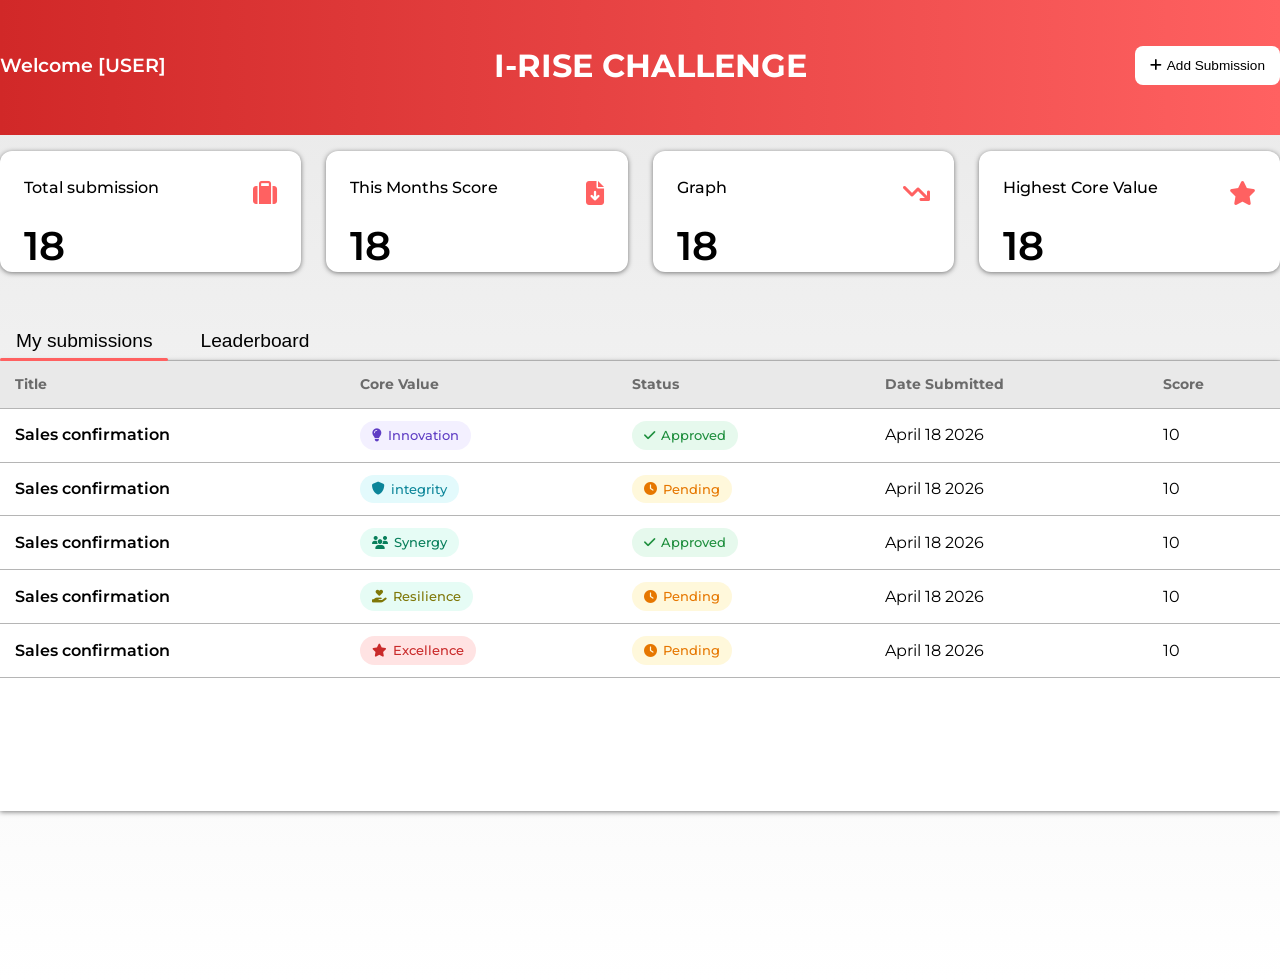
==== Index.html @ 356c1f97 "first commit" ====
<!DOCTYPE html>
<html lang="en">
  <head>
    <meta charset="UTF-8" />
    <meta name="viewport" content="width=device-width, initial-scale=1.0" />
    <meta http-equiv="X-UA-Compatible" content="ie=edge" />
    <title>JS For Beginners</title>
    <link rel="stylesheet" href="index.css">
    <link
      rel="stylesheet"
      href="https://cdnjs.cloudflare.com/ajax/libs/font-awesome/6.4.0/css/all.min.css"
    />
  </head>
  <body>
    <div class="container">
        <header class="header">
            <p>Welcome [USER]</p>
            <h1>I-RISE CHALLENGE</h1>
            <button class="addBtn"><i class="fa-solid fa-plus"></i>Add Submission</button>

        </header>

        <div class="cardContainer">
            <div class="metricCard">
                <div class="card-title">
                    <p>Total submission</p>
                    <div class="imgPLC"><i class="fa-solid fa-suitcase"></i></div>
                </div>
                <div class="Value">
                <h2>18</h2>
                </div>
            </div>
            <div class="metricCard">
                <div class="card-title">
                    <p>This Months Score</p>
                    <div class="imgPLC"><i class="fa-solid fa-file-arrow-down"></i></div>
                </div>
                <h2>18</h2>
            </div>
           <div class="metricCard">
                <div class="card-title">
                    <p>Graph</p>
                    <div class="imgPLC"><i class="fa-solid fa-arrow-trend-down"></i></div>
                </div>
                
                <h2>18</h2>
            </div>
            <div class="metricCard">
                <div class="card-title">
                    <p>Highest Core Value</p>
                    <div class="imgPLC"><i class="fa-solid fa-star"></i></div>
                </div>
                <h2>18</h2>
            </div>
        </div>


        <div class="tabs">
                <button class="tab-button active">My submissions</button>
                <button class="tab-button">Leaderboard</button>
            </div>

        <div class="table-container">
        <table class="SubmissionTable">
                 
                <thead class="theader">
                    <tr>
                        <th>Title</th>
                        <th>Core Value</th>
                        <th>Status</th>
                        <th>Date Submitted</th>
                        <th>Score</th>
                    </tr>
                </thead>
                <tr class="content-row">
                    <td id="Title">Sales confirmation</td>
                    <td id="coreVal">
                        <span class="core" data-core="innovation">
                            <i class="fa-solid fa-lightbulb"></i>Innovation
                        </span>
                    </td>
                    <td>
                        <span class="status" data-status="approved">
                        <i class="fa-solid fa-check"></i>Approved
                        </span>
                    </td>
                    <td id="date">April 18 2026</td>
                    <td id="score">10</td>

                </tr> 
                <tr class="content-row">
                    <td id="Title">Sales confirmation</td>
                    <td id="coreVal">
                        <span class="core" data-core="integrity">
                        <i class="fa-solid fa-shield"></i>integrity
                        </span>

                    </td>
                    <td id="status">
                        <span class="status" data-status="Pending">
                        <i class="fa-solid fa-clock"></i>Pending
                        </span>
                        
                    </td>
                    <td id="date">April 18 2026</td>
                    <td id="score">10</td>

                </tr> 

                <tr class="content-row">
                    <td id="Title">Sales confirmation</td>
                    <td id="coreVal">
                        <span class="core" data-core="Synergy">
                            <i class="fa-solid fa-users"></i>Synergy
                        </span>
                    </td>
                    <td id="status">
                        <span class="status" data-status="approved">
                        <i class="fa-solid fa-check"></i>Approved
                        </span>
                        
                    </td>
                    <td id="date">April 18 2026</td>
                    <td id="score">10</td>

                </tr> 

                <tr class="content-row">
                    <td id="Title">Sales confirmation</td>
                    <td id="coreVal">
                        <span class="core" data-core="Resilience">
                            <i class="fa-solid fa-hand-holding-heart"></i>Resilience
                        </span>
                    </td>
                    <td id="status">
                        <span class="status" data-status="Pending">
                        <i class="fa-solid fa-clock"></i>Pending
                        </span>
                        
                    </td>
                    <td id="date">April 18 2026</td>
                    <td id="score">10</td>

                </tr> 
                <tr class="content-row">
                    <td id="Title">Sales confirmation</td>
                    <td id="coreVal">
                        <span class="core" data-core="Excellence">
                            <i class="fa-solid fa-star"></i>Excellence
                        </span>
                    </td>
                    <td id="status">
                        <span class="status" data-status="Pending">
                        <i class="fa-solid fa-clock"></i>Pending
                        </span>
                        
                    </td>
                    <td id="date">April 18 2026</td>
                    <td id="score">10</td>

                </tr> 



            </table>
            <div id="emptyState" class="empty-state">
        <i class="fa-solid fa-cloud"></i>
        <h3>No forecast</h3>
        <p>wetin you wan make i put for you?</p>
      </div>
            </div>



           <div id="addNoteModal" class="modal-overlay">
  <div class="modal">
    <div class="modal-header">
      <h3 class="modal-title">New Value Submission</h3>
      <button id="closeModalBtn" class="modal-close">
        <i class="fas fa-times"></i>
      </button>
    </div>

    <form id="noteForm" class="modal-body" enctype="multipart/form-data">

      <!-- Name -->
      <div class="form-group">
        <label class="form-label">Name</label>
        <input type="text" id="userName" class="form-input" required />
      </div>

      <!-- Email -->
      <div class="form-group">
        <label class="form-label">Email</label>
        <input type="email" id="userEmail" class="form-input" required />
      </div>

      <!-- Department -->
      <div class="form-group">
        <label class="form-label">Department</label>
        <select id="department" class="form-input" required>
          <option value="">Select Department</option>
          <option>Sales</option>
          <option>Pre Sales</option>
          <option>AppDev</option>
          <option>CSI</option>
          <option>Data</option>
          <option>AI</option>
          <option>Marketing</option>
          <option>Finance</option>
        </select>
      </div>

      <!-- Core Value -->
      <div class="form-group">
        <label class="form-label">Core Value</label>
        <select id="coreValue" class="form-input" required>
          <option value="">Select Core Value</option>
          <option>Innovation</option>
          <option>Integrity</option>
          <option>Resilience</option>
          <option>Synergy</option>
          <option>Excellence</option>
        </select>
      </div>

      <!-- Description -->
      <div class="form-group">
        <label class="form-label">Description</label>
        <textarea
          id="noteContent"
          class="form-input form-textarea"
          placeholder="Describe the situation or behaviour..."
          required
        ></textarea>
      </div>

      <!-- File Upload -->
      <div class="form-group">
        <label class="form-label">Attach Evidence</label>

        <div id="dropZone" class="drop-zone">
            <span class="uploadIMG"><i class="fa-solid fa-cloud-arrow-up"></i></span>
          <p>Drag & drop file here or click to upload</p>
          <span>Supported: PDF, JPG, PNG, DOCX (Max 10MB)</span>
          <input type="file" id="fileInput" hidden />
        </div>

        <div id="filePreview" class="file-preview"></div>
      </div>

      <button type="submit" class="submit-btn">Submit</button>
    </form>
  </div>
</div>

    

   
   

<script>
 

const addBtn = document.querySelector('.addBtn');
const modalOverlay = document.getElementById('addNoteModal');
const closeBtn = document.getElementById('closeModalBtn');
const dropZone = document.getElementById('dropZone');
const fileInput = document.getElementById('fileInput');
const filePreview = document.getElementById('filePreview');
const form = document.getElementById('noteForm');


addBtn.addEventListener('click', () => {
  modalOverlay.classList.add('active');
});


closeBtn.addEventListener('click', () => {
  modalOverlay.classList.remove('active');
});

modalOverlay.addEventListener('click', (e) => {
  if (e.target === modalOverlay) {
    modalOverlay.classList.remove('active');
  }
});


dropZone.addEventListener('click', () => fileInput.click());


dropZone.addEventListener('dragover', (e) => {
  e.preventDefault();
  dropZone.classList.add('dragover');
});


dropZone.addEventListener('dragleave', () => {
  dropZone.classList.remove('dragover');
});


dropZone.addEventListener('drop', (e) => {
  e.preventDefault();
  dropZone.classList.remove('dragover');
  const file = e.dataTransfer.files[0];
  handleFile(file);
});


fileInput.addEventListener('change', () => {
  const file = fileInput.files[0];
  handleFile(file);
});


function handleFile(file) {
  if (!file) return;

  const allowedTypes = [
    "application/pdf",
    "image/jpeg",
    "image/png",
    "application/vnd.openxmlformats-officedocument.wordprocessingml.document"
  ];

  if (!allowedTypes.includes(file.type)) {
    alert("Invalid file type.");
    return;
  }

  if (file.size > 10 * 1024 * 1024) {
    alert("File must be under 10MB.");
    return;
  }

  filePreview.innerHTML = `Selected File: ${file.name}`;
}


form.addEventListener('submit', (e) => {
  e.preventDefault();

  const formData = new FormData(form);

  console.log("Form submitted");
  console.log("Name:", document.getElementById('userName').value);
  console.log("Email:", document.getElementById('userEmail').value);
  console.log("Department:", document.getElementById('department').value);
  console.log("Core Value:", document.getElementById('coreValue').value);
  console.log("Description:", document.getElementById('noteContent').value);
  console.log("File:", fileInput.files[0]);

  alert("Submission Successful!");

  modalOverlay.classList.remove('active');
  form.reset();
  filePreview.innerHTML = "";
});
</script>


           
   </div>
  </body>
</html>
---- index.css ----
@import url("https://fonts.googleapis.com/css2?family=Montserrat:wght@300;400;500;600;700&display=swap");

* {
    box-sizing: border-box;
    margin: 0;
    padding: 0;
}

.container {
    max-width: 1380px;
    margin: 0 auto;
    
    

    
}

body {
    font-family: 'montserrat', serif;
    background-color:  #ffffff;
    margin-bottom: 40px;
    line-height: 1.6;
    
    z-index: 1;
    
    
  height: 100vh;
  
  background-image: 
    
    linear-gradient(to right, rgb(209, 40, 40), rgb(255, 97, 97)),linear-gradient(rgb(235, 235, 235), white);
  
  background-size: 100% 15vh, 100% 95vh;
  background-position: top, bottom;
  background-repeat: no-repeat;
}

.header {
    text-align: left;
    display: flex;
    flex-direction: row;
    justify-content: space-between;
    align-items: center;
    margin-bottom: 60px;
    margin-top: 40px;
    color: white;
}

.header p {
    font-size: 1.2rem;
    font-weight: 600;
}


.addBtn {
    display: flex;
    align-items: center;
    padding: 12px 15px;
    height: 90%;
    background-color: #ffffff;
    border-radius: 8px;
    border: 0px solid ;
    color: rgb(0, 0, 0);
    font-size: 0.85rem;
   gap: 5px;
    
}

.cardContainer {
    display: flex;
    flex-direction: row;
    gap: 25px;
    margin-bottom: 50px;

}

.metricCard {
    position: relative;
    flex: 1;
    
    background-color: white;
    width: 50%;
    aspect-ratio: 3/1.2;
    padding: 1.5rem;
    border-radius: 12px;
    box-shadow: 0 1px 5px rgba(0, 0, 0, 0.5);
    overflow: hidden;
}

.metricCard h2 {
    font-size: 2.5rem;
    font-weight: 600;
}
.card-title {
    display: flex;
    justify-content: space-between;
    flex-direction: row;
    font-weight: 500;
}

.imgPLC {
    color: rgb(255, 97, 97);
    font-size: 1.5rem;
}

.Value {
    
    display: flex;
    flex-direction: column;
    justify-content: end;
    
}

.table-container {
    height: 450px;
    overflow: auto;
    background-color: white;
    box-shadow: 0 1px 5px rgba(0, 0, 0, 0.5);
}

.SubmissionTable {
    
    width: 100%;
    background-color: white;
    border-spacing: 0;
    border-collapse: collapse;
    padding: 2rem;
    
    

}


.tabs button {
    border: none;
    font-size: 1.2rem;
    
}


.tabs {
  display: flex;
  gap: 1rem;
  border-bottom: 1px solid #ccc; /* optional outer line */
}

.tab-button {
  background: none;
  border: none;
  padding: 0.5rem 1rem;
  font-size: 1rem;
  cursor: pointer;
  position: relative;
}

.tab-button.active::after {
  content: '';
  position: absolute;
  left: 0;
  bottom: -1px; 
  width: 100%;
  height: 3px;
  background-color:  rgb(255, 97, 97); 
  border-radius: 2px;
}

.theader {
    text-align: left;
    background-color: rgb(233, 233, 233);
    color: rgb(107, 107, 107);
    font-size: 0.90rem;
    font-weight: 400;
}



td,th {
   border-bottom: 1px solid rgb(181, 181, 181);
   
   padding: 12px 15px;
}

#Title {
    font-weight: 600;
}

.status {
  display: inline-flex;
  align-items: center;
  gap: 6px;
  padding: 4px 12px;
  border-radius: 999px;   
  font-size: 13px;
  font-weight: 500;
}

.status[data-status="approved"] {
  background-color: #e6f9ed;
  color: #1f8f3e;
}
.status[data-status="Pending"] {
  background-color: #fff8db;
  color: #e67700;
}

.core {
 display: inline-flex;
  align-items: center;
  gap: 6px;
  padding: 4px 12px;
  border-radius: 999px;   
  font-size: 13px;
  font-weight: 500;
}

.core[data-core="integrity"] {
  background-color: #e3fafc;
  color: #0c8599;
}

.core[data-core="innovation"] {
  background-color: #f3f0ff;
  color: #5f3dc4;
}

.core[data-core="Excellence"] {
  background-color: #ffe3e3;
  color: #c92a2a;
}

.core[data-core="Synergy"] {
  background-color: #e6fcf5;
  color: #087f5b;
}
.core[data-core="Resilience"] {
  background-color: #e6fcf5;
  color: #7f7708;
}

.empty-state {
    text-align: center;
    margin: 0 auto;
    opacity: 0.6;
    display: none; 
    flex-direction: column;
    justify-content: center;
    align-items: center;
    height: 100%;
}

.empty-state i {
    font-size: 4rem;
    color: #818181;
    margin-bottom: 20px;
}

.empty-state h3 {
    font-size: 1.5rem;
    color: #818181;
    margin-bottom: 10px;
}

.empty-state p {
    color:  #818181;
    margin-bottom: 20px;
}

.modal-overlay {
    position: fixed;
    top: 0;
    left: 0;
    right: 0;
    bottom: 0;
    background-color: rgba(0, 0, 0, 0.5);
    display: flex;
    align-items: center;
    justify-content: center;
    z-index: 1000;
    opacity: 0;
    visibility: hidden;
    transition: opacity 0.3s, visibility 0.3s;
}
.modal-overlay.active {
    opacity: 1;
    visibility: visible;
}

.modal {
    background-color: white;
    border-radius: 12px;
    box-shadow: 0 10px 25px rgba(0, 0, 0, 0.1);
    width: 100%;
    max-width: 900px;
    margin: 20px;
    max-height: 90vh;
    display: flex;
    flex-direction: column;
    overflow: hidden;
    transform: translateY(20px);
    transition: transform 0.3s;
}

.modal-overlay.active .modal {
    transform: translateY(0);
}
.modal-header {
    display: flex;
    justify-content: space-between;
    align-items: center;
    padding: 20px;
    border-bottom: 1px solid #eee;
}
.modal-title {
    font-size: 1.25rem;
    font-weight: 600;
}
.modal-close {
    background: none;
    border: none;
    font-size: 1.25rem;
    color: #999;
    cursor: pointer;
    transition: color 0.3s;
}
.modal-close:hover {
    color: #666;
}
.modal-body {
    padding: 20px;
    overflow-y: auto;
}
 .form-group {
    margin-bottom: 20px;
}

.form-label {
    display: block;
    margin-bottom: 8px;
    font-size: 0.9rem;
    font-weight: 500;
    color: #555;
}

.form-input {
    width: 100%;
    padding: 12px 15px;
    border: 1px solid #ddd;
    border-radius: 8px;
    font-size: 1rem;
    transition: border-color 0.3s, box-shadow 0.3s;
}

.form-input:focus {
    outline: none;
    border-color:rgb(255, 97, 97);
    box-shadow: 0 0 0 2px rgba(79, 70, 229, 0.2);
}

.form-textarea {
    min-height: 120px;
    resize: vertical;
}

.submit-btn {
    width: 100%;
    padding: 14px;
    background-color:rgb(255, 97, 97);
    color: white;
    border: none;
    border-radius: 8px;
    font-size: 1rem;
    font-weight: 500;
    cursor: pointer;
    transition: background-color 0.3s;
}

.submit-btn:hover {
    background-color: rgb(255, 97, 97);
}


.drop-zone {
  border: 2px dashed rgb(255, 97, 97);
  padding: 30px;
  text-align: center;
  border-radius: 10px;
  cursor: pointer;
  color:rgb(255, 97, 97);
  transition: 0.3s ease;
  background: #f8f9ff;
}
.uploadIMG {
    font-size: 3rem;
}

.drop-zone.dragover {
  background: #ecebff;
  border-color: rgb(255, 97, 97);
}

.file-preview {
  margin-top: 10px;
  font-size: 14px;
  color: #333;
}
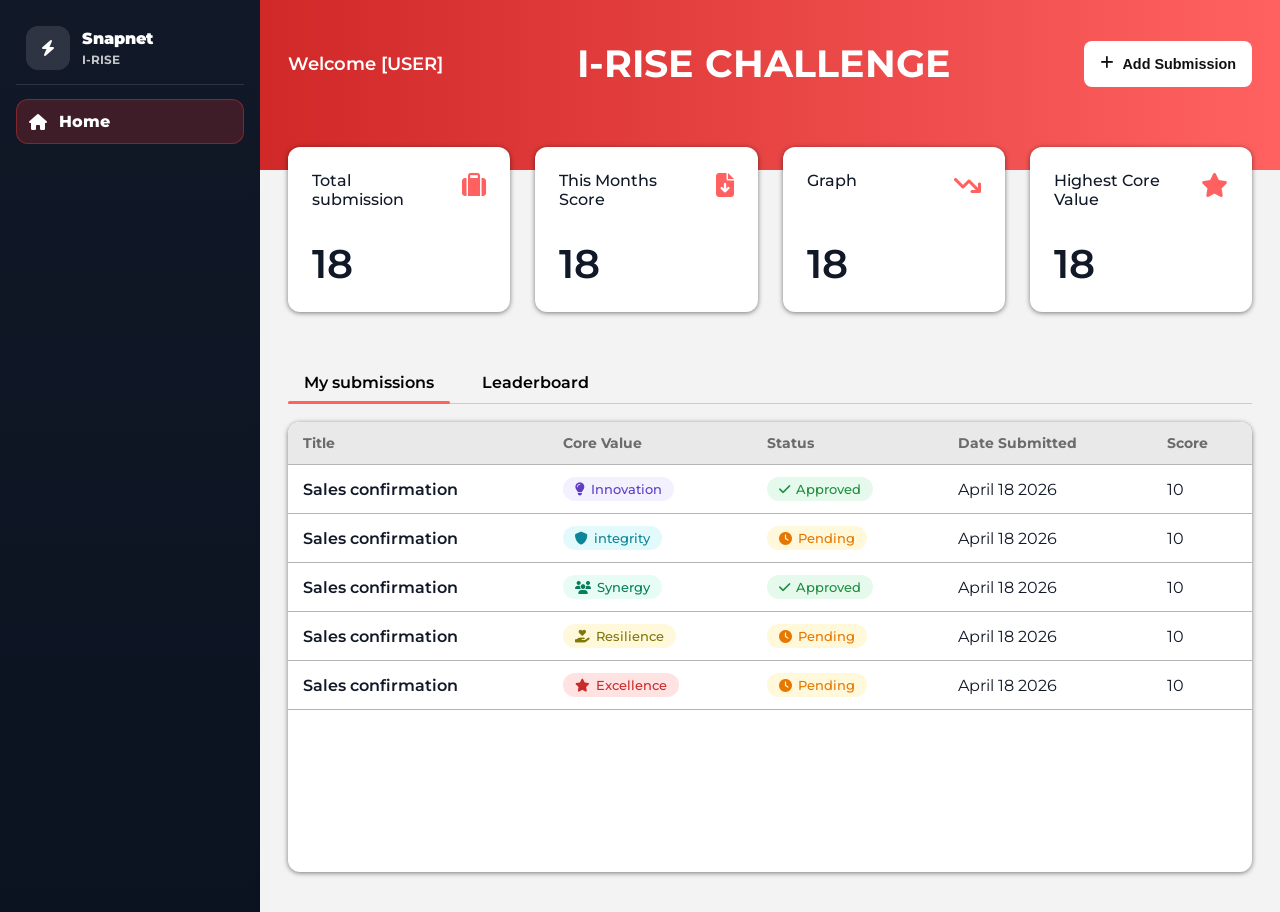
==== commit add21b72: "final drafts" ====
--- a/Index.html
+++ b/Index.html
@@ -4,364 +4,257 @@
     <meta charset="UTF-8" />
     <meta name="viewport" content="width=device-width, initial-scale=1.0" />
     <meta http-equiv="X-UA-Compatible" content="ie=edge" />
-    <title>JS For Beginners</title>
-    <link rel="stylesheet" href="index.css">
+    <title>I-RISE Challenge</title>
+    <link rel="stylesheet" href="index.css" />
     <link
       rel="stylesheet"
       href="https://cdnjs.cloudflare.com/ajax/libs/font-awesome/6.4.0/css/all.min.css"
     />
   </head>
   <body>
-    <div class="container">
-        <header class="header">
+    <div class="app-shell">
+      <aside class="sidebar">
+        <div class="sidebar__brand">
+          <div class="brand__mark">
+            <i class="fa-solid fa-bolt"></i>
+          </div>
+          <div class="brand__text">
+            <div class="brand__name">Snapnet</div>
+            <div class="brand__sub">I-RISE</div>
+          </div>
+        </div>
+
+        <nav class="nav">
+          <a class="nav__item is-active" href="Index.html">
+            <i class="fa-solid fa-house"></i>
+            <span>Home</span>
+          </a>
+        </nav>
+      </aside>
+
+      <main class="page-shell">
+        <div class="page-top-gradient"></div>
+
+        <div class="container">
+          <header class="header">
             <p>Welcome [USER]</p>
             <h1>I-RISE CHALLENGE</h1>
             <button class="addBtn"><i class="fa-solid fa-plus"></i>Add Submission</button>
-
-        </header>
-
-        <div class="cardContainer">
-            <div class="metricCard">
-                <div class="card-title">
-                    <p>Total submission</p>
-                    <div class="imgPLC"><i class="fa-solid fa-suitcase"></i></div>
-                </div>
-                <div class="Value">
+          </header>
+
+          <section class="cardContainer">
+            <div class="metricCard">
+              <div class="card-title">
+                <p>Total submission</p>
+                <div class="imgPLC"><i class="fa-solid fa-suitcase"></i></div>
+              </div>
+              <div class="Value">
                 <h2>18</h2>
-                </div>
-            </div>
-            <div class="metricCard">
-                <div class="card-title">
-                    <p>This Months Score</p>
-                    <div class="imgPLC"><i class="fa-solid fa-file-arrow-down"></i></div>
-                </div>
-                <h2>18</h2>
-            </div>
-           <div class="metricCard">
-                <div class="card-title">
-                    <p>Graph</p>
-                    <div class="imgPLC"><i class="fa-solid fa-arrow-trend-down"></i></div>
-                </div>
-                
-                <h2>18</h2>
-            </div>
-            <div class="metricCard">
-                <div class="card-title">
-                    <p>Highest Core Value</p>
-                    <div class="imgPLC"><i class="fa-solid fa-star"></i></div>
-                </div>
-                <h2>18</h2>
-            </div>
-        </div>
-
-
-        <div class="tabs">
-                <button class="tab-button active">My submissions</button>
-                <button class="tab-button">Leaderboard</button>
-            </div>
-
-        <div class="table-container">
-        <table class="SubmissionTable">
-                 
-                <thead class="theader">
-                    <tr>
-                        <th>Title</th>
-                        <th>Core Value</th>
-                        <th>Status</th>
-                        <th>Date Submitted</th>
-                        <th>Score</th>
-                    </tr>
-                </thead>
-                <tr class="content-row">
-                    <td id="Title">Sales confirmation</td>
-                    <td id="coreVal">
-                        <span class="core" data-core="innovation">
-                            <i class="fa-solid fa-lightbulb"></i>Innovation
-                        </span>
-                    </td>
-                    <td>
-                        <span class="status" data-status="approved">
-                        <i class="fa-solid fa-check"></i>Approved
-                        </span>
-                    </td>
-                    <td id="date">April 18 2026</td>
-                    <td id="score">10</td>
-
-                </tr> 
-                <tr class="content-row">
-                    <td id="Title">Sales confirmation</td>
-                    <td id="coreVal">
-                        <span class="core" data-core="integrity">
-                        <i class="fa-solid fa-shield"></i>integrity
-                        </span>
-
-                    </td>
-                    <td id="status">
-                        <span class="status" data-status="Pending">
-                        <i class="fa-solid fa-clock"></i>Pending
-                        </span>
-                        
-                    </td>
-                    <td id="date">April 18 2026</td>
-                    <td id="score">10</td>
-
-                </tr> 
-
-                <tr class="content-row">
-                    <td id="Title">Sales confirmation</td>
-                    <td id="coreVal">
-                        <span class="core" data-core="Synergy">
-                            <i class="fa-solid fa-users"></i>Synergy
-                        </span>
-                    </td>
-                    <td id="status">
-                        <span class="status" data-status="approved">
-                        <i class="fa-solid fa-check"></i>Approved
-                        </span>
-                        
-                    </td>
-                    <td id="date">April 18 2026</td>
-                    <td id="score">10</td>
-
-                </tr> 
-
-                <tr class="content-row">
-                    <td id="Title">Sales confirmation</td>
-                    <td id="coreVal">
-                        <span class="core" data-core="Resilience">
-                            <i class="fa-solid fa-hand-holding-heart"></i>Resilience
-                        </span>
-                    </td>
-                    <td id="status">
-                        <span class="status" data-status="Pending">
-                        <i class="fa-solid fa-clock"></i>Pending
-                        </span>
-                        
-                    </td>
-                    <td id="date">April 18 2026</td>
-                    <td id="score">10</td>
-
-                </tr> 
-                <tr class="content-row">
-                    <td id="Title">Sales confirmation</td>
-                    <td id="coreVal">
-                        <span class="core" data-core="Excellence">
-                            <i class="fa-solid fa-star"></i>Excellence
-                        </span>
-                    </td>
-                    <td id="status">
-                        <span class="status" data-status="Pending">
-                        <i class="fa-solid fa-clock"></i>Pending
-                        </span>
-                        
-                    </td>
-                    <td id="date">April 18 2026</td>
-                    <td id="score">10</td>
-
-                </tr> 
-
-
-
+              </div>
+            </div>
+
+            <div class="metricCard">
+              <div class="card-title">
+                <p>This Months Score</p>
+                <div class="imgPLC"><i class="fa-solid fa-file-arrow-down"></i></div>
+              </div>
+              <h2>18</h2>
+            </div>
+
+            <div class="metricCard">
+              <div class="card-title">
+                <p>Graph</p>
+                <div class="imgPLC"><i class="fa-solid fa-arrow-trend-down"></i></div>
+              </div>
+              <h2>18</h2>
+            </div>
+
+            <div class="metricCard">
+              <div class="card-title">
+                <p>Highest Core Value</p>
+                <div class="imgPLC"><i class="fa-solid fa-star"></i></div>
+              </div>
+              <h2>18</h2>
+            </div>
+          </section>
+
+          <div class="tabs">
+            <button class="tab-button active">My submissions</button>
+            <button class="tab-button">Leaderboard</button>
+          </div>
+
+          <div class="table-container">
+            <table class="SubmissionTable">
+              <thead class="theader">
+                <tr>
+                  <th>Title</th>
+                  <th>Core Value</th>
+                  <th>Status</th>
+                  <th>Date Submitted</th>
+                  <th>Score</th>
+                </tr>
+              </thead>
+              <tbody>
+                <tr class="content-row">
+                  <td id="Title">Sales confirmation</td>
+                  <td id="coreVal">
+                    <span class="core" data-core="innovation">
+                      <i class="fa-solid fa-lightbulb"></i>Innovation
+                    </span>
+                  </td>
+                  <td>
+                    <span class="status" data-status="approved">
+                      <i class="fa-solid fa-check"></i>Approved
+                    </span>
+                  </td>
+                  <td id="date">April 18 2026</td>
+                  <td id="score">10</td>
+                </tr>
+                <tr class="content-row">
+                  <td id="Title">Sales confirmation</td>
+                  <td id="coreVal">
+                    <span class="core" data-core="integrity">
+                      <i class="fa-solid fa-shield"></i>integrity
+                    </span>
+                  </td>
+                  <td id="status">
+                    <span class="status" data-status="Pending">
+                      <i class="fa-solid fa-clock"></i>Pending
+                    </span>
+                  </td>
+                  <td id="date">April 18 2026</td>
+                  <td id="score">10</td>
+                </tr>
+                <tr class="content-row">
+                  <td id="Title">Sales confirmation</td>
+                  <td id="coreVal">
+                    <span class="core" data-core="Synergy">
+                      <i class="fa-solid fa-users"></i>Synergy
+                    </span>
+                  </td>
+                  <td id="status">
+                    <span class="status" data-status="approved">
+                      <i class="fa-solid fa-check"></i>Approved
+                    </span>
+                  </td>
+                  <td id="date">April 18 2026</td>
+                  <td id="score">10</td>
+                </tr>
+                <tr class="content-row">
+                  <td id="Title">Sales confirmation</td>
+                  <td id="coreVal">
+                    <span class="core" data-core="Resilience">
+                      <i class="fa-solid fa-hand-holding-heart"></i>Resilience
+                    </span>
+                  </td>
+                  <td id="status">
+                    <span class="status" data-status="Pending">
+                      <i class="fa-solid fa-clock"></i>Pending
+                    </span>
+                  </td>
+                  <td id="date">April 18 2026</td>
+                  <td id="score">10</td>
+                </tr>
+                <tr class="content-row">
+                  <td id="Title">Sales confirmation</td>
+                  <td id="coreVal">
+                    <span class="core" data-core="Excellence">
+                      <i class="fa-solid fa-star"></i>Excellence
+                    </span>
+                  </td>
+                  <td id="status">
+                    <span class="status" data-status="Pending">
+                      <i class="fa-solid fa-clock"></i>Pending
+                    </span>
+                  </td>
+                  <td id="date">April 18 2026</td>
+                  <td id="score">10</td>
+                </tr>
+              </tbody>
             </table>
             <div id="emptyState" class="empty-state">
-        <i class="fa-solid fa-cloud"></i>
-        <h3>No forecast</h3>
-        <p>wetin you wan make i put for you?</p>
+              <i class="fa-solid fa-cloud"></i>
+              <h3>No forecast</h3>
+              <p>wetin you wan make i put for you?</p>
+            </div>
+          </div>
+        </div>
+      </main>
+    </div>
+
+    <div id="addNoteModal" class="modal-overlay">
+      <div class="modal">
+        <div class="modal-header">
+          <h3 class="modal-title">New Value Submission</h3>
+          <button id="closeModalBtn" class="modal-close">
+            <i class="fas fa-times"></i>
+          </button>
+        </div>
+
+        <form id="noteForm" class="modal-body" enctype="multipart/form-data">
+          <div class="form-group">
+            <label class="form-label">Name</label>
+            <input type="text" id="userName" class="form-input" required />
+          </div>
+
+          <div class="form-group">
+            <label class="form-label">Email</label>
+            <input type="email" id="userEmail" class="form-input" required />
+          </div>
+
+          <div class="form-group">
+            <label class="form-label">Department</label>
+            <select id="department" class="form-input" required>
+              <option value="">Select Department</option>
+              <option>Sales</option>
+              <option>Pre Sales</option>
+              <option>AppDev</option>
+              <option>CSI</option>
+              <option>Data</option>
+              <option>AI</option>
+              <option>Marketing</option>
+              <option>Finance</option>
+            </select>
+          </div>
+
+          <div class="form-group">
+            <label class="form-label">Core Value</label>
+            <select id="coreValue" class="form-input" required>
+              <option value="">Select Core Value</option>
+              <option>Innovation</option>
+              <option>Integrity</option>
+              <option>Resilience</option>
+              <option>Synergy</option>
+              <option>Excellence</option>
+            </select>
+          </div>
+
+          <div class="form-group">
+            <label class="form-label">Description</label>
+            <textarea
+              id="noteContent"
+              class="form-input form-textarea"
+              placeholder="Describe the situation or behaviour..."
+              required
+            ></textarea>
+          </div>
+
+          <div class="form-group">
+            <label class="form-label">Attach Evidence</label>
+            <div id="dropZone" class="drop-zone">
+              <span class="uploadIMG"><i class="fa-solid fa-cloud-arrow-up"></i></span>
+              <p>Drag &amp; drop file here or click to upload</p>
+              <span>Supported: PDF, JPG, PNG, DOCX (Max 10MB)</span>
+              <input type="file" id="fileInput" hidden />
+            </div>
+            <div id="filePreview" class="file-preview"></div>
+          </div>
+
+          <button type="submit" class="submit-btn">Submit</button>
+        </form>
       </div>
-            </div>
-
-
-
-           <div id="addNoteModal" class="modal-overlay">
-  <div class="modal">
-    <div class="modal-header">
-      <h3 class="modal-title">New Value Submission</h3>
-      <button id="closeModalBtn" class="modal-close">
-        <i class="fas fa-times"></i>
-      </button>
     </div>
 
-    <form id="noteForm" class="modal-body" enctype="multipart/form-data">
-
-      <!-- Name -->
-      <div class="form-group">
-        <label class="form-label">Name</label>
-        <input type="text" id="userName" class="form-input" required />
-      </div>
-
-      <!-- Email -->
-      <div class="form-group">
-        <label class="form-label">Email</label>
-        <input type="email" id="userEmail" class="form-input" required />
-      </div>
-
-      <!-- Department -->
-      <div class="form-group">
-        <label class="form-label">Department</label>
-        <select id="department" class="form-input" required>
-          <option value="">Select Department</option>
-          <option>Sales</option>
-          <option>Pre Sales</option>
-          <option>AppDev</option>
-          <option>CSI</option>
-          <option>Data</option>
-          <option>AI</option>
-          <option>Marketing</option>
-          <option>Finance</option>
-        </select>
-      </div>
-
-      <!-- Core Value -->
-      <div class="form-group">
-        <label class="form-label">Core Value</label>
-        <select id="coreValue" class="form-input" required>
-          <option value="">Select Core Value</option>
-          <option>Innovation</option>
-          <option>Integrity</option>
-          <option>Resilience</option>
-          <option>Synergy</option>
-          <option>Excellence</option>
-        </select>
-      </div>
-
-      <!-- Description -->
-      <div class="form-group">
-        <label class="form-label">Description</label>
-        <textarea
-          id="noteContent"
-          class="form-input form-textarea"
-          placeholder="Describe the situation or behaviour..."
-          required
-        ></textarea>
-      </div>
-
-      <!-- File Upload -->
-      <div class="form-group">
-        <label class="form-label">Attach Evidence</label>
-
-        <div id="dropZone" class="drop-zone">
-            <span class="uploadIMG"><i class="fa-solid fa-cloud-arrow-up"></i></span>
-          <p>Drag & drop file here or click to upload</p>
-          <span>Supported: PDF, JPG, PNG, DOCX (Max 10MB)</span>
-          <input type="file" id="fileInput" hidden />
-        </div>
-
-        <div id="filePreview" class="file-preview"></div>
-      </div>
-
-      <button type="submit" class="submit-btn">Submit</button>
-    </form>
-  </div>
-</div>
-
-    
-
-   
-   
-
-<script>
- 
-
-const addBtn = document.querySelector('.addBtn');
-const modalOverlay = document.getElementById('addNoteModal');
-const closeBtn = document.getElementById('closeModalBtn');
-const dropZone = document.getElementById('dropZone');
-const fileInput = document.getElementById('fileInput');
-const filePreview = document.getElementById('filePreview');
-const form = document.getElementById('noteForm');
-
-
-addBtn.addEventListener('click', () => {
-  modalOverlay.classList.add('active');
-});
-
-
-closeBtn.addEventListener('click', () => {
-  modalOverlay.classList.remove('active');
-});
-
-modalOverlay.addEventListener('click', (e) => {
-  if (e.target === modalOverlay) {
-    modalOverlay.classList.remove('active');
-  }
-});
-
-
-dropZone.addEventListener('click', () => fileInput.click());
-
-
-dropZone.addEventListener('dragover', (e) => {
-  e.preventDefault();
-  dropZone.classList.add('dragover');
-});
-
-
-dropZone.addEventListener('dragleave', () => {
-  dropZone.classList.remove('dragover');
-});
-
-
-dropZone.addEventListener('drop', (e) => {
-  e.preventDefault();
-  dropZone.classList.remove('dragover');
-  const file = e.dataTransfer.files[0];
-  handleFile(file);
-});
-
-
-fileInput.addEventListener('change', () => {
-  const file = fileInput.files[0];
-  handleFile(file);
-});
-
-
-function handleFile(file) {
-  if (!file) return;
-
-  const allowedTypes = [
-    "application/pdf",
-    "image/jpeg",
-    "image/png",
-    "application/vnd.openxmlformats-officedocument.wordprocessingml.document"
-  ];
-
-  if (!allowedTypes.includes(file.type)) {
-    alert("Invalid file type.");
-    return;
-  }
-
-  if (file.size > 10 * 1024 * 1024) {
-    alert("File must be under 10MB.");
-    return;
-  }
-
-  filePreview.innerHTML = `Selected File: ${file.name}`;
-}
-
-
-form.addEventListener('submit', (e) => {
-  e.preventDefault();
-
-  const formData = new FormData(form);
-
-  console.log("Form submitted");
-  console.log("Name:", document.getElementById('userName').value);
-  console.log("Email:", document.getElementById('userEmail').value);
-  console.log("Department:", document.getElementById('department').value);
-  console.log("Core Value:", document.getElementById('coreValue').value);
-  console.log("Description:", document.getElementById('noteContent').value);
-  console.log("File:", fileInput.files[0]);
-
-  alert("Submission Successful!");
-
-  modalOverlay.classList.remove('active');
-  form.reset();
-  filePreview.innerHTML = "";
-});
-</script>
-
-
-           
-   </div>
+    <script src="index.js"></script>
   </body>
 </html>
--- a/index.css
+++ b/index.css
@@ -1,383 +1,455 @@
-@import url("https://fonts.googleapis.com/css2?family=Montserrat:wght@300;400;500;600;700&display=swap");
+@import url("https://fonts.googleapis.com/css2?family=Montserrat:wght@300;400;500;600;700;800;900&display=swap");
+
+:root {
+  --red-dark: rgb(209, 40, 40);
+  --red-light: rgb(255, 97, 97);
+  --page-bg: #f3f3f3;
+  --card-bg: #ffffff;
+  --text: #111827;
+  --muted: #6b7280;
+  --line: #d7dbe2;
+  --sidebar: #111827;
+  --sidebar2: #0b1220;
+  --icon-red: rgb(255, 97, 97);
+  --shadow: 0 8px 22px rgba(0, 0, 0, 0.08);
+}
 
 * {
-    box-sizing: border-box;
-    margin: 0;
-    padding: 0;
+  box-sizing: border-box;
+  margin: 0;
+  padding: 0;
+}
+
+html,
+body {
+  min-height: 100%;
+}
+
+body {
+  font-family: 'Montserrat', sans-serif;
+  color: var(--text);
+  background: var(--page-bg);
+}
+
+.app-shell {
+  min-height: 100vh;
+  display: grid;
+  grid-template-columns: 260px minmax(0, 1fr);
+}
+
+.sidebar {
+  background: linear-gradient(180deg, var(--sidebar), var(--sidebar2));
+  color: #fff;
+  padding: 16px;
+  display: flex;
+  flex-direction: column;
+}
+
+.sidebar__brand {
+  display: flex;
+  gap: 12px;
+  align-items: center;
+  padding: 10px 10px 14px;
+  border-bottom: 1px solid rgba(255, 255, 255, 0.12);
+}
+
+.brand__mark {
+  width: 44px;
+  height: 44px;
+  border-radius: 12px;
+  display: grid;
+  place-items: center;
+  background: rgba(255, 255, 255, 0.12);
+}
+
+.brand__name {
+  font-weight: 900;
+}
+
+.brand__sub {
+  margin-top: 4px;
+  font-size: 12px;
+  font-weight: 700;
+  opacity: 0.75;
+}
+
+.nav {
+  margin-top: 14px;
+  display: flex;
+  flex-direction: column;
+  gap: 8px;
+}
+
+.nav__item {
+  width: 100%;
+  border: 1px solid rgba(255, 255, 255, 0.12);
+  background: transparent;
+  color: #fff;
+  border-radius: 12px;
+  padding: 12px;
+  font-weight: 800;
+  display: flex;
+  align-items: center;
+  gap: 12px;
+  text-decoration: none;
+}
+
+.nav__item.is-active {
+  background: rgba(229, 57, 53, 0.22);
+  border-color: rgba(229, 57, 53, 0.4);
+}
+
+.page-shell {
+  min-width: 0;
+  position: relative;
+}
+
+.page-top-gradient {
+  position: absolute;
+  inset: 0 0 auto 0;
+  height: 170px;
+  background: linear-gradient(to right, var(--red-dark), var(--red-light));
+  z-index: 0;
 }
 
 .container {
-    max-width: 1380px;
-    margin: 0 auto;
-    
-    
-
-    
-}
-
-body {
-    font-family: 'montserrat', serif;
-    background-color:  #ffffff;
-    margin-bottom: 40px;
-    line-height: 1.6;
-    
-    z-index: 1;
-    
-    
-  height: 100vh;
-  
-  background-image: 
-    
-    linear-gradient(to right, rgb(209, 40, 40), rgb(255, 97, 97)),linear-gradient(rgb(235, 235, 235), white);
-  
-  background-size: 100% 15vh, 100% 95vh;
-  background-position: top, bottom;
-  background-repeat: no-repeat;
+  position: relative;
+  z-index: 1;
+  max-width: 1380px;
+  margin: 0 auto;
+  padding: 40px 28px 40px;
 }
 
 .header {
-    text-align: left;
-    display: flex;
-    flex-direction: row;
-    justify-content: space-between;
-    align-items: center;
-    margin-bottom: 60px;
-    margin-top: 40px;
-    color: white;
+  display: flex;
+  align-items: center;
+  justify-content: space-between;
+  gap: 20px;
+  color: white;
+  margin-bottom: 60px;
+}
+
+.header h1 {
+  font-size: clamp(1.8rem, 3vw, 2.4rem);
+  text-align: center;
+  flex: 1;
 }
 
 .header p {
-    font-size: 1.2rem;
-    font-weight: 600;
-}
-
+  font-size: 1.1rem;
+  font-weight: 600;
+}
 
 .addBtn {
-    display: flex;
-    align-items: center;
-    padding: 12px 15px;
-    height: 90%;
-    background-color: #ffffff;
-    border-radius: 8px;
-    border: 0px solid ;
-    color: rgb(0, 0, 0);
-    font-size: 0.85rem;
-   gap: 5px;
-    
+  display: inline-flex;
+  align-items: center;
+  justify-content: center;
+  gap: 8px;
+  padding: 12px 16px;
+  min-height: 46px;
+  background: #ffffff;
+  border-radius: 8px;
+  border: 0;
+  color: #111;
+  font-size: 0.9rem;
+  font-weight: 600;
+  cursor: pointer;
+  white-space: nowrap;
 }
 
 .cardContainer {
-    display: flex;
-    flex-direction: row;
-    gap: 25px;
-    margin-bottom: 50px;
-
+  display: grid;
+  grid-template-columns: repeat(4, minmax(220px, 1fr));
+  gap: 25px;
+  margin-bottom: 50px;
 }
 
 .metricCard {
-    position: relative;
-    flex: 1;
-    
-    background-color: white;
-    width: 50%;
-    aspect-ratio: 3/1.2;
-    padding: 1.5rem;
-    border-radius: 12px;
-    box-shadow: 0 1px 5px rgba(0, 0, 0, 0.5);
-    overflow: hidden;
+  position: relative;
+  background-color: white;
+  min-height: 165px;
+  padding: 1.5rem;
+  border-radius: 12px;
+  box-shadow: 0 1px 5px rgba(0, 0, 0, 0.5);
+  overflow: hidden;
+  display: flex;
+  flex-direction: column;
+  justify-content: space-between;
 }
 
 .metricCard h2 {
-    font-size: 2.5rem;
-    font-weight: 600;
-}
+  font-size: 2.5rem;
+  font-weight: 600;
+}
+
 .card-title {
-    display: flex;
-    justify-content: space-between;
-    flex-direction: row;
-    font-weight: 500;
+  display: flex;
+  justify-content: space-between;
+  gap: 16px;
+  font-weight: 500;
 }
 
 .imgPLC {
-    color: rgb(255, 97, 97);
-    font-size: 1.5rem;
+  color: var(--icon-red);
+  font-size: 1.5rem;
+  flex-shrink: 0;
 }
 
 .Value {
-    
-    display: flex;
-    flex-direction: column;
-    justify-content: end;
-    
-}
-
-.table-container {
-    height: 450px;
-    overflow: auto;
-    background-color: white;
-    box-shadow: 0 1px 5px rgba(0, 0, 0, 0.5);
-}
-
-.SubmissionTable {
-    
-    width: 100%;
-    background-color: white;
-    border-spacing: 0;
-    border-collapse: collapse;
-    padding: 2rem;
-    
-    
-
-}
-
+  display: flex;
+  flex-direction: column;
+  justify-content: end;
+}
+
+.tabs {
+  display: flex;
+  gap: 1rem;
+  border-bottom: 1px solid #ccc;
+  margin-bottom: 18px;
+}
 
 .tabs button {
-    border: none;
-    font-size: 1.2rem;
-    
-}
-
-
-.tabs {
-  display: flex;
-  gap: 1rem;
-  border-bottom: 1px solid #ccc; /* optional outer line */
+  border: none;
+  font-size: 1rem;
+  font-family: inherit;
 }
 
 .tab-button {
   background: none;
   border: none;
-  padding: 0.5rem 1rem;
-  font-size: 1rem;
+  padding: 0.7rem 1rem;
   cursor: pointer;
   position: relative;
+  font-weight: 600;
 }
 
 .tab-button.active::after {
   content: '';
   position: absolute;
   left: 0;
-  bottom: -1px; 
+  bottom: -1px;
   width: 100%;
   height: 3px;
-  background-color:  rgb(255, 97, 97); 
+  background-color: var(--red-light);
   border-radius: 2px;
 }
 
+.table-container {
+  min-height: 450px;
+  overflow: auto;
+  background-color: white;
+  box-shadow: 0 1px 5px rgba(0, 0, 0, 0.5);
+  border-radius: 12px;
+}
+
+.SubmissionTable {
+  width: 100%;
+  min-width: 700px;
+  background-color: white;
+  border-spacing: 0;
+  border-collapse: collapse;
+}
+
 .theader {
-    text-align: left;
-    background-color: rgb(233, 233, 233);
-    color: rgb(107, 107, 107);
-    font-size: 0.90rem;
-    font-weight: 400;
-}
-
-
-
-td,th {
-   border-bottom: 1px solid rgb(181, 181, 181);
-   
-   padding: 12px 15px;
+  text-align: left;
+  background-color: rgb(233, 233, 233);
+  color: rgb(107, 107, 107);
+  font-size: 0.9rem;
+  font-weight: 400;
+}
+
+th,
+td {
+  border-bottom: 1px solid rgb(181, 181, 181);
+  padding: 12px 15px;
+  text-align: left;
 }
 
 #Title {
-    font-weight: 600;
-}
-
-.status {
+  font-weight: 600;
+}
+
+.status,
+.core {
   display: inline-flex;
   align-items: center;
   gap: 6px;
   padding: 4px 12px;
-  border-radius: 999px;   
+  border-radius: 999px;
   font-size: 13px;
   font-weight: 500;
 }
 
-.status[data-status="approved"] {
+.status[data-status='approved'] {
   background-color: #e6f9ed;
   color: #1f8f3e;
 }
-.status[data-status="Pending"] {
+
+.status[data-status='Pending'] {
   background-color: #fff8db;
   color: #e67700;
 }
 
-.core {
- display: inline-flex;
-  align-items: center;
-  gap: 6px;
-  padding: 4px 12px;
-  border-radius: 999px;   
-  font-size: 13px;
-  font-weight: 500;
-}
-
-.core[data-core="integrity"] {
+.core[data-core='integrity'] {
   background-color: #e3fafc;
   color: #0c8599;
 }
 
-.core[data-core="innovation"] {
+.core[data-core='innovation'] {
   background-color: #f3f0ff;
   color: #5f3dc4;
 }
 
-.core[data-core="Excellence"] {
+.core[data-core='Excellence'] {
   background-color: #ffe3e3;
   color: #c92a2a;
 }
 
-.core[data-core="Synergy"] {
+.core[data-core='Synergy'] {
   background-color: #e6fcf5;
   color: #087f5b;
 }
-.core[data-core="Resilience"] {
-  background-color: #e6fcf5;
+
+.core[data-core='Resilience'] {
+  background-color: #fff8db;
   color: #7f7708;
 }
 
 .empty-state {
-    text-align: center;
-    margin: 0 auto;
-    opacity: 0.6;
-    display: none; 
-    flex-direction: column;
-    justify-content: center;
-    align-items: center;
-    height: 100%;
+  text-align: center;
+  margin: 0 auto;
+  opacity: 0.6;
+  display: none;
+  flex-direction: column;
+  justify-content: center;
+  align-items: center;
+  height: 100%;
+  padding: 30px;
 }
 
 .empty-state i {
-    font-size: 4rem;
-    color: #818181;
-    margin-bottom: 20px;
+  font-size: 4rem;
+  color: #818181;
+  margin-bottom: 20px;
 }
 
 .empty-state h3 {
-    font-size: 1.5rem;
-    color: #818181;
-    margin-bottom: 10px;
+  font-size: 1.5rem;
+  color: #818181;
+  margin-bottom: 10px;
 }
 
 .empty-state p {
-    color:  #818181;
-    margin-bottom: 20px;
+  color: #818181;
+  margin-bottom: 20px;
 }
 
 .modal-overlay {
-    position: fixed;
-    top: 0;
-    left: 0;
-    right: 0;
-    bottom: 0;
-    background-color: rgba(0, 0, 0, 0.5);
-    display: flex;
-    align-items: center;
-    justify-content: center;
-    z-index: 1000;
-    opacity: 0;
-    visibility: hidden;
-    transition: opacity 0.3s, visibility 0.3s;
-}
+  position: fixed;
+  inset: 0;
+  background-color: rgba(0, 0, 0, 0.5);
+  display: flex;
+  align-items: center;
+  justify-content: center;
+  z-index: 1000;
+  opacity: 0;
+  visibility: hidden;
+  transition: opacity 0.3s, visibility 0.3s;
+}
+
 .modal-overlay.active {
-    opacity: 1;
-    visibility: visible;
+  opacity: 1;
+  visibility: visible;
 }
 
 .modal {
-    background-color: white;
-    border-radius: 12px;
-    box-shadow: 0 10px 25px rgba(0, 0, 0, 0.1);
-    width: 100%;
-    max-width: 900px;
-    margin: 20px;
-    max-height: 90vh;
-    display: flex;
-    flex-direction: column;
-    overflow: hidden;
-    transform: translateY(20px);
-    transition: transform 0.3s;
+  background-color: white;
+  border-radius: 12px;
+  box-shadow: 0 10px 25px rgba(0, 0, 0, 0.1);
+  width: 100%;
+  max-width: 900px;
+  margin: 20px;
+  max-height: 90vh;
+  display: flex;
+  flex-direction: column;
+  overflow: hidden;
+  transform: translateY(20px);
+  transition: transform 0.3s;
 }
 
 .modal-overlay.active .modal {
-    transform: translateY(0);
-}
+  transform: translateY(0);
+}
+
 .modal-header {
-    display: flex;
-    justify-content: space-between;
-    align-items: center;
-    padding: 20px;
-    border-bottom: 1px solid #eee;
-}
+  display: flex;
+  justify-content: space-between;
+  align-items: center;
+  padding: 20px;
+  border-bottom: 1px solid #eee;
+}
+
 .modal-title {
-    font-size: 1.25rem;
-    font-weight: 600;
-}
+  font-size: 1.25rem;
+  font-weight: 600;
+}
+
 .modal-close {
-    background: none;
-    border: none;
-    font-size: 1.25rem;
-    color: #999;
-    cursor: pointer;
-    transition: color 0.3s;
-}
-.modal-close:hover {
-    color: #666;
-}
+  background: none;
+  border: none;
+  font-size: 1.25rem;
+  color: #999;
+  cursor: pointer;
+}
+
 .modal-body {
-    padding: 20px;
-    overflow-y: auto;
-}
- .form-group {
-    margin-bottom: 20px;
+  padding: 20px;
+  overflow-y: auto;
+}
+
+.form-group {
+  margin-bottom: 20px;
 }
 
 .form-label {
-    display: block;
-    margin-bottom: 8px;
-    font-size: 0.9rem;
-    font-weight: 500;
-    color: #555;
+  display: block;
+  margin-bottom: 8px;
+  font-size: 0.9rem;
+  font-weight: 500;
+  color: #555;
 }
 
 .form-input {
-    width: 100%;
-    padding: 12px 15px;
-    border: 1px solid #ddd;
-    border-radius: 8px;
-    font-size: 1rem;
-    transition: border-color 0.3s, box-shadow 0.3s;
+  width: 100%;
+  padding: 12px 15px;
+  border: 1px solid #ddd;
+  border-radius: 8px;
+  font-size: 1rem;
+  transition: border-color 0.3s, box-shadow 0.3s;
 }
 
 .form-input:focus {
-    outline: none;
-    border-color:rgb(255, 97, 97);
-    box-shadow: 0 0 0 2px rgba(79, 70, 229, 0.2);
+  outline: none;
+  border-color: rgb(255, 97, 97);
+  box-shadow: 0 0 0 2px rgba(79, 70, 229, 0.2);
 }
 
 .form-textarea {
-    min-height: 120px;
-    resize: vertical;
+  min-height: 120px;
+  resize: vertical;
 }
 
 .submit-btn {
-    width: 100%;
-    padding: 14px;
-    background-color:rgb(255, 97, 97);
-    color: white;
-    border: none;
-    border-radius: 8px;
-    font-size: 1rem;
-    font-weight: 500;
-    cursor: pointer;
-    transition: background-color 0.3s;
-}
-
-.submit-btn:hover {
-    background-color: rgb(255, 97, 97);
-}
-
+  width: 100%;
+  padding: 14px;
+  background-color: rgb(255, 97, 97);
+  color: white;
+  border: none;
+  border-radius: 8px;
+  font-size: 1rem;
+  font-weight: 500;
+  cursor: pointer;
+}
 
 .drop-zone {
   border: 2px dashed rgb(255, 97, 97);
@@ -385,12 +457,13 @@
   text-align: center;
   border-radius: 10px;
   cursor: pointer;
-  color:rgb(255, 97, 97);
+  color: rgb(255, 97, 97);
   transition: 0.3s ease;
   background: #f8f9ff;
 }
+
 .uploadIMG {
-    font-size: 3rem;
+  font-size: 3rem;
 }
 
 .drop-zone.dragover {
@@ -404,11 +477,71 @@
   color: #333;
 }
 
-
-
-
-
-
-
-
-
+@media (max-width: 1180px) {
+  .cardContainer {
+    grid-template-columns: repeat(2, minmax(220px, 1fr));
+  }
+}
+
+@media (max-width: 900px) {
+  .app-shell {
+    grid-template-columns: 1fr;
+  }
+
+  .sidebar {
+    position: sticky;
+    top: 0;
+    z-index: 20;
+    flex-direction: row;
+    align-items: center;
+    justify-content: space-between;
+    gap: 16px;
+    padding: 12px 16px;
+  }
+
+  .sidebar__brand {
+    border-bottom: 0;
+    padding: 0;
+  }
+
+  .nav {
+    margin-top: 0;
+  }
+
+  .nav__item {
+    padding: 10px 14px;
+  }
+
+  .container {
+    padding: 28px 16px 28px;
+  }
+
+  .header {
+    flex-direction: column;
+    align-items: flex-start;
+    margin-bottom: 32px;
+  }
+
+  .header h1 {
+    text-align: left;
+  }
+}
+
+@media (max-width: 640px) {
+  .cardContainer {
+    grid-template-columns: 1fr;
+    gap: 18px;
+  }
+
+  .metricCard {
+    min-height: 155px;
+  }
+
+  .tabs {
+    overflow-x: auto;
+  }
+
+  .addBtn {
+    width: 100%;
+  }
+}
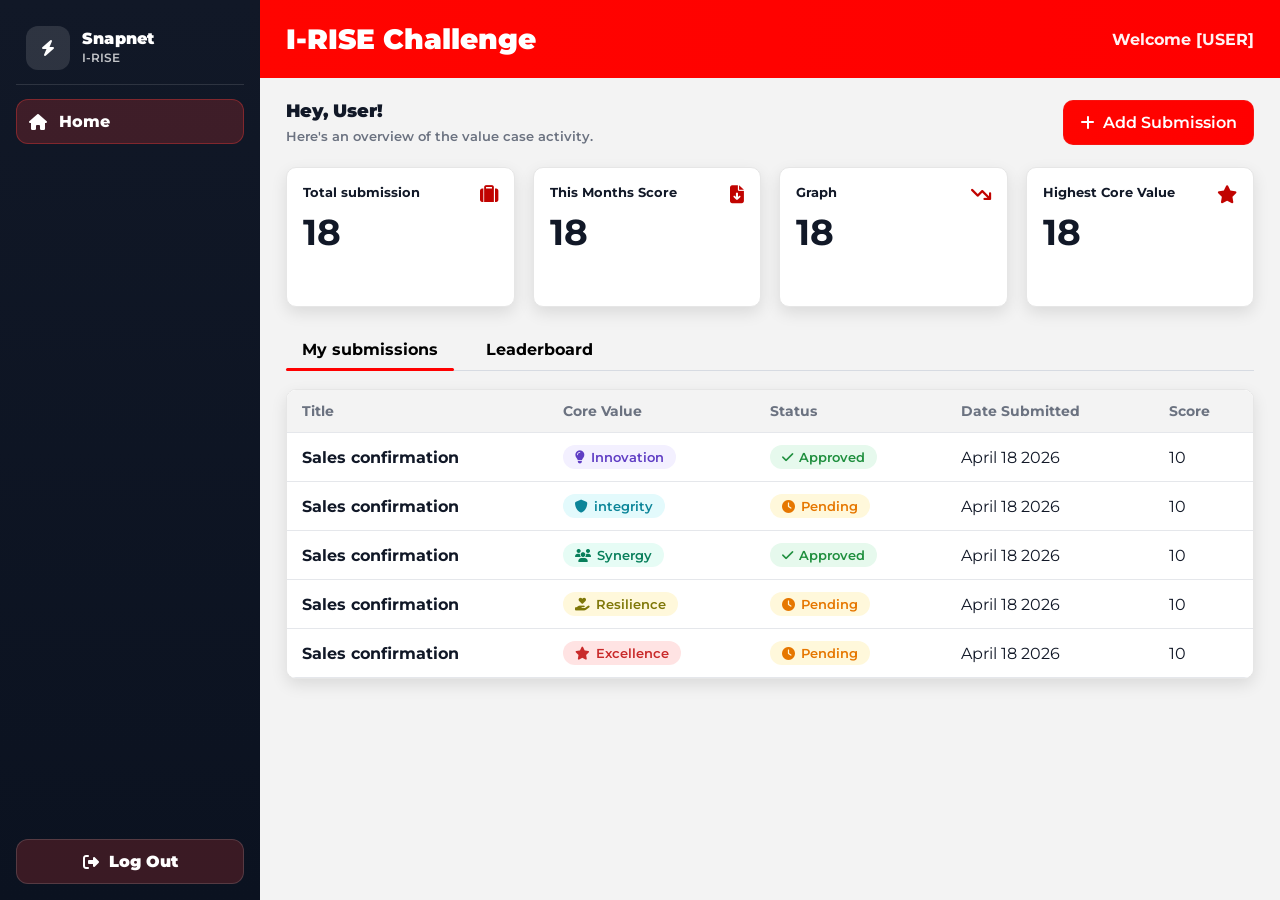
==== commit e59683f3: "updated draft" ====
--- a/Index.html
+++ b/Index.html
@@ -6,14 +6,11 @@
     <meta http-equiv="X-UA-Compatible" content="ie=edge" />
     <title>I-RISE Challenge</title>
     <link rel="stylesheet" href="index.css" />
-    <link
-      rel="stylesheet"
-      href="https://cdnjs.cloudflare.com/ajax/libs/font-awesome/6.4.0/css/all.min.css"
-    />
+    <link rel="stylesheet" href="https://cdnjs.cloudflare.com/ajax/libs/font-awesome/6.4.0/css/all.min.css" />
   </head>
   <body>
-    <div class="app-shell">
-      <aside class="sidebar">
+    <div class="layout">
+      <aside class="sidebar" id="userSidebar">
         <div class="sidebar__brand">
           <div class="brand__mark">
             <i class="fa-solid fa-bolt"></i>
@@ -30,163 +27,186 @@
             <span>Home</span>
           </a>
         </nav>
+
+        <div class="sidebar__spacer"></div>
+
+        <button class="logout" type="button">
+          <i class="fa-solid fa-right-from-bracket"></i>
+          Log Out
+        </button>
       </aside>
 
-      <main class="page-shell">
-        <div class="page-top-gradient"></div>
-
-        <div class="container">
-          <header class="header">
-            <p>Welcome [USER]</p>
-            <h1>I-RISE CHALLENGE</h1>
-            <button class="addBtn"><i class="fa-solid fa-plus"></i>Add Submission</button>
-          </header>
-
-          <section class="cardContainer">
-            <div class="metricCard">
-              <div class="card-title">
-                <p>Total submission</p>
-                <div class="imgPLC"><i class="fa-solid fa-suitcase"></i></div>
+      <div class="sidebar-overlay" id="userSidebarOverlay"></div>
+
+      <section class="content">
+        <header class="topbar">
+          <div class="topbar__inner">
+            <div class="topbar__left">
+              <button class="sidebar-toggle" id="userSidebarToggle" type="button" aria-label="Open sidebar menu">
+                <i class="fa-solid fa-bars"></i>
+              </button>
+              <h1 class="topbar__title">I-RISE Challenge</h1>
+            </div>
+            <div class="topbar__right">Welcome <strong>[USER]</strong></div>
+          </div>
+        </header>
+
+        <main class="main">
+          <section class="page is-visible" aria-label="User overview">
+            <div class="page-head page-head--with-action">
+              <div>
+                <h2 class="page-title">Hey, User!</h2>
+                <p class="page-sub">Here's an overview of the value case activity.</p>
               </div>
-              <div class="Value">
-                <h2>18</h2>
+              <button class="addBtn"><i class="fa-solid fa-plus"></i>Add Submission</button>
+            </div>
+
+            <section class="overview-grid">
+              <article class="card overview-card">
+                <div class="overview-card__left">
+                  <div class="overview-card__label">Total submission</div>
+                  <div class="overview-card__value">18</div>
+                </div>
+                <div class="overview-card__icon" aria-hidden="true"><i class="fa-solid fa-suitcase"></i></div>
+              </article>
+
+              <article class="card overview-card">
+                <div class="overview-card__left">
+                  <div class="overview-card__label">This Months Score</div>
+                  <div class="overview-card__value">18</div>
+                </div>
+                <div class="overview-card__icon" aria-hidden="true"><i class="fa-solid fa-file-arrow-down"></i></div>
+              </article>
+
+              <article class="card overview-card">
+                <div class="overview-card__left">
+                  <div class="overview-card__label">Graph</div>
+                  <div class="overview-card__value">18</div>
+                </div>
+                <div class="overview-card__icon" aria-hidden="true"><i class="fa-solid fa-arrow-trend-down"></i></div>
+              </article>
+
+              <article class="card overview-card">
+                <div class="overview-card__left">
+                  <div class="overview-card__label">Highest Core Value</div>
+                  <div class="overview-card__value">18</div>
+                </div>
+                <div class="overview-card__icon" aria-hidden="true"><i class="fa-solid fa-star"></i></div>
+              </article>
+            </section>
+
+            <div class="tabs">
+              <button class="tab-button active">My submissions</button>
+              <button class="tab-button">Leaderboard</button>
+            </div>
+
+            <div class="card table-card">
+              <div class="table-wrap">
+                <table class="SubmissionTable table">
+                  <thead class="theader">
+                    <tr>
+                      <th>Title</th>
+                      <th>Core Value</th>
+                      <th>Status</th>
+                      <th>Date Submitted</th>
+                      <th>Score</th>
+                    </tr>
+                  </thead>
+                  <tbody>
+                    <tr class="content-row">
+                      <td id="Title">Sales confirmation</td>
+                      <td id="coreVal">
+                        <span class="core" data-core="innovation">
+                          <i class="fa-solid fa-lightbulb"></i>Innovation
+                        </span>
+                      </td>
+                      <td>
+                        <span class="status" data-status="approved">
+                          <i class="fa-solid fa-check"></i>Approved
+                        </span>
+                      </td>
+                      <td id="date">April 18 2026</td>
+                      <td id="score">10</td>
+                    </tr>
+                    <tr class="content-row">
+                      <td id="Title">Sales confirmation</td>
+                      <td id="coreVal">
+                        <span class="core" data-core="integrity">
+                          <i class="fa-solid fa-shield"></i>integrity
+                        </span>
+                      </td>
+                      <td id="status">
+                        <span class="status" data-status="Pending">
+                          <i class="fa-solid fa-clock"></i>Pending
+                        </span>
+                      </td>
+                      <td id="date">April 18 2026</td>
+                      <td id="score">10</td>
+                    </tr>
+                    <tr class="content-row">
+                      <td id="Title">Sales confirmation</td>
+                      <td id="coreVal">
+                        <span class="core" data-core="Synergy">
+                          <i class="fa-solid fa-users"></i>Synergy
+                        </span>
+                      </td>
+                      <td id="status">
+                        <span class="status" data-status="approved">
+                          <i class="fa-solid fa-check"></i>Approved
+                        </span>
+                      </td>
+                      <td id="date">April 18 2026</td>
+                      <td id="score">10</td>
+                    </tr>
+                    <tr class="content-row">
+                      <td id="Title">Sales confirmation</td>
+                      <td id="coreVal">
+                        <span class="core" data-core="Resilience">
+                          <i class="fa-solid fa-hand-holding-heart"></i>Resilience
+                        </span>
+                      </td>
+                      <td id="status">
+                        <span class="status" data-status="Pending">
+                          <i class="fa-solid fa-clock"></i>Pending
+                        </span>
+                      </td>
+                      <td id="date">April 18 2026</td>
+                      <td id="score">10</td>
+                    </tr>
+                    <tr class="content-row">
+                      <td id="Title">Sales confirmation</td>
+                      <td id="coreVal">
+                        <span class="core" data-core="Excellence">
+                          <i class="fa-solid fa-star"></i>Excellence
+                        </span>
+                      </td>
+                      <td id="status">
+                        <span class="status" data-status="Pending">
+                          <i class="fa-solid fa-clock"></i>Pending
+                        </span>
+                      </td>
+                      <td id="date">April 18 2026</td>
+                      <td id="score">10</td>
+                    </tr>
+                  </tbody>
+                </table>
               </div>
-            </div>
-
-            <div class="metricCard">
-              <div class="card-title">
-                <p>This Months Score</p>
-                <div class="imgPLC"><i class="fa-solid fa-file-arrow-down"></i></div>
+              <div id="emptyState" class="empty-state">
+                <i class="fa-solid fa-cloud"></i>
+                <h3>No forecast</h3>
+                <p>wetin you wan make i put for you?</p>
               </div>
-              <h2>18</h2>
-            </div>
-
-            <div class="metricCard">
-              <div class="card-title">
-                <p>Graph</p>
-                <div class="imgPLC"><i class="fa-solid fa-arrow-trend-down"></i></div>
-              </div>
-              <h2>18</h2>
-            </div>
-
-            <div class="metricCard">
-              <div class="card-title">
-                <p>Highest Core Value</p>
-                <div class="imgPLC"><i class="fa-solid fa-star"></i></div>
-              </div>
-              <h2>18</h2>
             </div>
           </section>
-
-          <div class="tabs">
-            <button class="tab-button active">My submissions</button>
-            <button class="tab-button">Leaderboard</button>
-          </div>
-
-          <div class="table-container">
-            <table class="SubmissionTable">
-              <thead class="theader">
-                <tr>
-                  <th>Title</th>
-                  <th>Core Value</th>
-                  <th>Status</th>
-                  <th>Date Submitted</th>
-                  <th>Score</th>
-                </tr>
-              </thead>
-              <tbody>
-                <tr class="content-row">
-                  <td id="Title">Sales confirmation</td>
-                  <td id="coreVal">
-                    <span class="core" data-core="innovation">
-                      <i class="fa-solid fa-lightbulb"></i>Innovation
-                    </span>
-                  </td>
-                  <td>
-                    <span class="status" data-status="approved">
-                      <i class="fa-solid fa-check"></i>Approved
-                    </span>
-                  </td>
-                  <td id="date">April 18 2026</td>
-                  <td id="score">10</td>
-                </tr>
-                <tr class="content-row">
-                  <td id="Title">Sales confirmation</td>
-                  <td id="coreVal">
-                    <span class="core" data-core="integrity">
-                      <i class="fa-solid fa-shield"></i>integrity
-                    </span>
-                  </td>
-                  <td id="status">
-                    <span class="status" data-status="Pending">
-                      <i class="fa-solid fa-clock"></i>Pending
-                    </span>
-                  </td>
-                  <td id="date">April 18 2026</td>
-                  <td id="score">10</td>
-                </tr>
-                <tr class="content-row">
-                  <td id="Title">Sales confirmation</td>
-                  <td id="coreVal">
-                    <span class="core" data-core="Synergy">
-                      <i class="fa-solid fa-users"></i>Synergy
-                    </span>
-                  </td>
-                  <td id="status">
-                    <span class="status" data-status="approved">
-                      <i class="fa-solid fa-check"></i>Approved
-                    </span>
-                  </td>
-                  <td id="date">April 18 2026</td>
-                  <td id="score">10</td>
-                </tr>
-                <tr class="content-row">
-                  <td id="Title">Sales confirmation</td>
-                  <td id="coreVal">
-                    <span class="core" data-core="Resilience">
-                      <i class="fa-solid fa-hand-holding-heart"></i>Resilience
-                    </span>
-                  </td>
-                  <td id="status">
-                    <span class="status" data-status="Pending">
-                      <i class="fa-solid fa-clock"></i>Pending
-                    </span>
-                  </td>
-                  <td id="date">April 18 2026</td>
-                  <td id="score">10</td>
-                </tr>
-                <tr class="content-row">
-                  <td id="Title">Sales confirmation</td>
-                  <td id="coreVal">
-                    <span class="core" data-core="Excellence">
-                      <i class="fa-solid fa-star"></i>Excellence
-                    </span>
-                  </td>
-                  <td id="status">
-                    <span class="status" data-status="Pending">
-                      <i class="fa-solid fa-clock"></i>Pending
-                    </span>
-                  </td>
-                  <td id="date">April 18 2026</td>
-                  <td id="score">10</td>
-                </tr>
-              </tbody>
-            </table>
-            <div id="emptyState" class="empty-state">
-              <i class="fa-solid fa-cloud"></i>
-              <h3>No forecast</h3>
-              <p>wetin you wan make i put for you?</p>
-            </div>
-          </div>
-        </div>
-      </main>
+        </main>
+      </section>
     </div>
 
     <div id="addNoteModal" class="modal-overlay">
       <div class="modal">
         <div class="modal-header">
           <h3 class="modal-title">New Value Submission</h3>
-          <button id="closeModalBtn" class="modal-close">
+          <button id="closeModalBtn" class="modal-close" type="button">
             <i class="fas fa-times"></i>
           </button>
         </div>
@@ -255,6 +275,29 @@
       </div>
     </div>
 
+    <script>
+      (() => {
+        const sidebar = document.getElementById('userSidebar');
+        const overlay = document.getElementById('userSidebarOverlay');
+        const toggle = document.getElementById('userSidebarToggle');
+        if (!sidebar || !overlay || !toggle) return;
+
+        const closeSidebar = () => {
+          sidebar.classList.remove('active');
+          overlay.classList.remove('active');
+        };
+
+        toggle.addEventListener('click', () => {
+          sidebar.classList.toggle('active');
+          overlay.classList.toggle('active');
+        });
+
+        overlay.addEventListener('click', closeSidebar);
+        window.addEventListener('resize', () => {
+          if (window.innerWidth > 860) closeSidebar();
+        });
+      })();
+    </script>
     <script src="index.js"></script>
   </body>
 </html>
--- a/index.css
+++ b/index.css
@@ -1,17 +1,18 @@
-@import url("https://fonts.googleapis.com/css2?family=Montserrat:wght@300;400;500;600;700;800;900&display=swap");
+@import url("https://fonts.googleapis.com/css2?family=Montserrat:wght@400;500;600;700;800;900&display=swap");
 
 :root {
-  --red-dark: rgb(209, 40, 40);
-  --red-light: rgb(255, 97, 97);
-  --page-bg: #f3f3f3;
-  --card-bg: #ffffff;
+  --red1: #ff0400;
+  --red2: #ff0000;
+  --bg: #f3f3f3;
+  --card: #ffffff;
   --text: #111827;
   --muted: #6b7280;
-  --line: #d7dbe2;
+  --line: #e6e6e6;
+  --icon: #c10300;
   --sidebar: #111827;
   --sidebar2: #0b1220;
-  --icon-red: rgb(255, 97, 97);
-  --shadow: 0 8px 22px rgba(0, 0, 0, 0.08);
+  --shadow: 0 6px 16px rgba(0, 0, 0, 0.1);
+  --radius: 10px;
 }
 
 * {
@@ -26,15 +27,27 @@
 }
 
 body {
-  font-family: 'Montserrat', sans-serif;
+  font-family: "Montserrat", sans-serif;
+  background: var(--bg);
   color: var(--text);
-  background: var(--page-bg);
-}
-
-.app-shell {
+}
+
+button,
+input,
+select,
+textarea {
+  font: inherit;
+}
+
+a {
+  color: inherit;
+  text-decoration: none;
+}
+
+.layout {
   min-height: 100vh;
   display: grid;
-  grid-template-columns: 260px minmax(0, 1fr);
+  grid-template-columns: 260px 1fr;
 }
 
 .sidebar {
@@ -43,6 +56,8 @@
   padding: 16px;
   display: flex;
   flex-direction: column;
+  position: relative;
+  z-index: 30;
 }
 
 .sidebar__brand {
@@ -62,15 +77,20 @@
   background: rgba(255, 255, 255, 0.12);
 }
 
+.brand__text {
+  line-height: 1.05;
+}
+
 .brand__name {
   font-weight: 900;
+  letter-spacing: 0.2px;
 }
 
 .brand__sub {
+  font-size: 12px;
+  opacity: 0.75;
   margin-top: 4px;
-  font-size: 12px;
-  font-weight: 700;
-  opacity: 0.75;
+  font-weight: 600;
 }
 
 .nav {
@@ -91,7 +111,11 @@
   display: flex;
   align-items: center;
   gap: 12px;
-  text-decoration: none;
+}
+
+.nav__item i {
+  width: 18px;
+  text-align: center;
 }
 
 .nav__item.is-active {
@@ -99,112 +123,180 @@
   border-color: rgba(229, 57, 53, 0.4);
 }
 
-.page-shell {
+.sidebar__spacer {
+  flex: 1;
+}
+
+.logout {
+  width: 100%;
+  border: 1px solid rgba(255, 255, 255, 0.14);
+  background: rgba(229, 57, 53, 0.22);
+  color: #fff;
+  border-radius: 12px;
+  padding: 12px;
+  font-weight: 900;
+  cursor: pointer;
+  display: flex;
+  align-items: center;
+  justify-content: center;
+  gap: 10px;
+}
+
+.sidebar-overlay {
+  position: fixed;
+  inset: 0;
+  background: rgba(0, 0, 0, 0.42);
+  opacity: 0;
+  visibility: hidden;
+  transition: 0.25s ease;
+  z-index: 20;
+}
+
+.sidebar-overlay.active {
+  opacity: 1;
+  visibility: visible;
+}
+
+.content {
+  display: flex;
+  flex-direction: column;
   min-width: 0;
-  position: relative;
-}
-
-.page-top-gradient {
-  position: absolute;
-  inset: 0 0 auto 0;
-  height: 170px;
-  background: linear-gradient(to right, var(--red-dark), var(--red-light));
-  z-index: 0;
-}
-
-.container {
-  position: relative;
-  z-index: 1;
-  max-width: 1380px;
-  margin: 0 auto;
-  padding: 40px 28px 40px;
-}
-
-.header {
+}
+
+.topbar {
+  background: linear-gradient(90deg, var(--red1), var(--red2));
+  color: #fff;
+  padding: 22px 26px;
+}
+
+.topbar__inner,
+.topbar__left {
   display: flex;
   align-items: center;
   justify-content: space-between;
-  gap: 20px;
-  color: white;
-  margin-bottom: 60px;
-}
-
-.header h1 {
-  font-size: clamp(1.8rem, 3vw, 2.4rem);
-  text-align: center;
-  flex: 1;
-}
-
-.header p {
-  font-size: 1.1rem;
+  gap: 16px;
+}
+
+.topbar__left {
+  justify-content: flex-start;
+}
+
+.topbar__title {
+  margin: 0;
+  font-size: 28px;
+  font-weight: 900;
+}
+
+.topbar__right {
+  font-weight: 700;
+  opacity: 0.95;
+}
+
+.sidebar-toggle {
+  display: none;
+  width: 42px;
+  height: 42px;
+  border: 1px solid rgba(255, 255, 255, 0.2);
+  border-radius: 12px;
+  background: rgba(255, 255, 255, 0.12);
+  color: #fff;
+  cursor: pointer;
+}
+
+.main {
+  padding: 22px 26px 34px;
+  max-width: 1200px;
+}
+
+.page-head {
+  margin-bottom: 14px;
+}
+
+.page-head--with-action {
+  display: flex;
+  align-items: flex-start;
+  justify-content: space-between;
+  gap: 16px;
+  margin-bottom: 22px;
+}
+
+.page-title {
+  margin: 0;
+  font-size: 18px;
+  font-weight: 900;
+}
+
+.page-sub {
+  margin-top: 6px;
+  font-size: 13px;
   font-weight: 600;
+  color: var(--muted);
 }
 
 .addBtn {
+  border: 1px solid rgba(229, 57, 53, 0.3);
+  background: linear-gradient(90deg, var(--red1), var(--red2));
+  color: #fff;
+  border-radius: 10px;
+  padding: 12px 16px;
+  font-weight: 600;
   display: inline-flex;
   align-items: center;
-  justify-content: center;
   gap: 8px;
-  padding: 12px 16px;
-  min-height: 46px;
-  background: #ffffff;
-  border-radius: 8px;
-  border: 0;
-  color: #111;
-  font-size: 0.9rem;
-  font-weight: 600;
   cursor: pointer;
   white-space: nowrap;
 }
 
-.cardContainer {
+.card {
+  background: var(--card);
+  border: 1px solid var(--line);
+  border-radius: var(--radius);
+  box-shadow: var(--shadow);
+}
+
+.overview-grid {
   display: grid;
-  grid-template-columns: repeat(4, minmax(220px, 1fr));
-  gap: 25px;
-  margin-bottom: 50px;
-}
-
-.metricCard {
-  position: relative;
-  background-color: white;
-  min-height: 165px;
-  padding: 1.5rem;
-  border-radius: 12px;
-  box-shadow: 0 1px 5px rgba(0, 0, 0, 0.5);
-  overflow: hidden;
-  display: flex;
-  flex-direction: column;
+  grid-template-columns: repeat(4, minmax(0, 1fr));
+  gap: 18px;
+  margin-bottom: 22px;
+}
+
+.overview-card {
+  width: 100%;
+  min-height: 140px;
+  padding: 16px;
+  display: flex;
+  align-items: flex-start;
   justify-content: space-between;
-}
-
-.metricCard h2 {
-  font-size: 2.5rem;
-  font-weight: 600;
-}
-
-.card-title {
-  display: flex;
-  justify-content: space-between;
-  gap: 16px;
-  font-weight: 500;
-}
-
-.imgPLC {
-  color: var(--icon-red);
-  font-size: 1.5rem;
-  flex-shrink: 0;
-}
-
-.Value {
-  display: flex;
-  flex-direction: column;
-  justify-content: end;
+  gap: 14px;
+}
+
+.overview-card__label {
+  font-size: 13px;
+  font-weight: 700;
+}
+
+.overview-card__value {
+  margin-top: 10px;
+  font-size: 36px;
+  font-weight: 700;
+}
+
+.overview-card__valueText {
+  margin-top: 10px;
+  font-size: 18px;
+  font-weight: 900;
+}
+
+.overview-card__icon {
+  color: var(--icon);
+  font-size: 18px;
 }
 
 .tabs {
   display: flex;
   gap: 1rem;
-  border-bottom: 1px solid #ccc;
+  border-bottom: 1px solid #d7dbe2;
   margin-bottom: 18px;
 }
 
@@ -220,53 +312,55 @@
   padding: 0.7rem 1rem;
   cursor: pointer;
   position: relative;
-  font-weight: 600;
+  font-weight: 700;
 }
 
 .tab-button.active::after {
-  content: '';
+  content: "";
   position: absolute;
   left: 0;
   bottom: -1px;
   width: 100%;
   height: 3px;
-  background-color: var(--red-light);
+  background-color: var(--red2);
   border-radius: 2px;
 }
 
-.table-container {
-  min-height: 450px;
+.table-card {
+  overflow: hidden;
+}
+
+.table-wrap {
+  width: 100%;
   overflow: auto;
-  background-color: white;
-  box-shadow: 0 1px 5px rgba(0, 0, 0, 0.5);
-  border-radius: 12px;
-}
-
-.SubmissionTable {
+}
+
+.SubmissionTable,
+.table {
   width: 100%;
   min-width: 700px;
-  background-color: white;
   border-spacing: 0;
   border-collapse: collapse;
+  background: #fff;
 }
 
 .theader {
   text-align: left;
-  background-color: rgb(233, 233, 233);
-  color: rgb(107, 107, 107);
+  background: #f3f3f3;
+  color: #6b7280;
   font-size: 0.9rem;
-  font-weight: 400;
+  font-weight: 700;
 }
 
 th,
 td {
-  border-bottom: 1px solid rgb(181, 181, 181);
+  border-bottom: 1px solid #e5e7eb;
   padding: 12px 15px;
   text-align: left;
 }
 
 #Title {
-  font-weight: 600;
+  font-weight: 700;
 }
 
 .status,
@@ -277,40 +371,42 @@
   padding: 4px 12px;
   border-radius: 999px;
   font-size: 13px;
-  font-weight: 500;
-}
-
-.status[data-status='approved'] {
+  font-weight: 600;
+}
+
+.status[data-status="approved"],
+.status[data-status="Approved"] {
   background-color: #e6f9ed;
   color: #1f8f3e;
 }
 
-.status[data-status='Pending'] {
+.status[data-status="Pending"],
+.status[data-status="pending"] {
   background-color: #fff8db;
   color: #e67700;
 }
 
-.core[data-core='integrity'] {
+.core[data-core="integrity"] {
   background-color: #e3fafc;
   color: #0c8599;
 }
 
-.core[data-core='innovation'] {
+.core[data-core="innovation"] {
   background-color: #f3f0ff;
   color: #5f3dc4;
 }
 
-.core[data-core='Excellence'] {
+.core[data-core="Excellence"] {
   background-color: #ffe3e3;
   color: #c92a2a;
 }
 
-.core[data-core='Synergy'] {
+.core[data-core="Synergy"] {
   background-color: #e6fcf5;
   color: #087f5b;
 }
 
-.core[data-core='Resilience'] {
+.core[data-core="Resilience"] {
   background-color: #fff8db;
   color: #7f7708;
 }
@@ -323,7 +419,6 @@
   flex-direction: column;
   justify-content: center;
   align-items: center;
-  height: 100%;
   padding: 30px;
 }
 
@@ -391,7 +486,7 @@
 
 .modal-title {
   font-size: 1.25rem;
-  font-weight: 600;
+  font-weight: 700;
 }
 
 .modal-close {
@@ -415,7 +510,7 @@
   display: block;
   margin-bottom: 8px;
   font-size: 0.9rem;
-  font-weight: 500;
+  font-weight: 600;
   color: #555;
 }
 
@@ -431,7 +526,7 @@
 .form-input:focus {
   outline: none;
   border-color: rgb(255, 97, 97);
-  box-shadow: 0 0 0 2px rgba(79, 70, 229, 0.2);
+  box-shadow: 0 0 0 2px rgba(255, 97, 97, 0.15);
 }
 
 .form-textarea {
@@ -447,7 +542,7 @@
   border: none;
   border-radius: 8px;
   font-size: 1rem;
-  font-weight: 500;
+  font-weight: 700;
   cursor: pointer;
 }
 
@@ -477,71 +572,78 @@
   color: #333;
 }
 
-@media (max-width: 1180px) {
-  .cardContainer {
-    grid-template-columns: repeat(2, minmax(220px, 1fr));
-  }
-}
-
-@media (max-width: 900px) {
-  .app-shell {
+@media (max-width: 1100px) {
+  .overview-grid {
+    grid-template-columns: repeat(2, minmax(0, 1fr));
+  }
+}
+
+@media (max-width: 860px) {
+  .layout {
     grid-template-columns: 1fr;
   }
 
+  .sidebar-toggle {
+    display: inline-flex;
+    align-items: center;
+    justify-content: center;
+  }
+
   .sidebar {
-    position: sticky;
+    position: fixed;
     top: 0;
-    z-index: 20;
-    flex-direction: row;
-    align-items: center;
-    justify-content: space-between;
-    gap: 16px;
-    padding: 12px 16px;
-  }
-
-  .sidebar__brand {
-    border-bottom: 0;
-    padding: 0;
-  }
-
-  .nav {
-    margin-top: 0;
-  }
-
-  .nav__item {
-    padding: 10px 14px;
-  }
-
-  .container {
-    padding: 28px 16px 28px;
-  }
-
-  .header {
+    left: 0;
+    bottom: 0;
+    width: 260px;
+    transform: translateX(-100%);
+    transition: transform 0.25s ease;
+    box-shadow: var(--shadow);
+  }
+
+  .sidebar.active {
+    transform: translateX(0);
+  }
+
+  .topbar {
+    padding: 18px;
+  }
+
+  .topbar__inner {
+    align-items: flex-start;
     flex-direction: column;
-    align-items: flex-start;
-    margin-bottom: 32px;
-  }
-
-  .header h1 {
-    text-align: left;
-  }
-}
-
-@media (max-width: 640px) {
-  .cardContainer {
+  }
+
+  .topbar__left {
+    width: 100%;
+  }
+
+  .topbar__title {
+    font-size: 24px;
+  }
+
+  .main {
+    padding: 18px;
+  }
+
+  .page-head--with-action {
+    flex-direction: column;
+    align-items: stretch;
+  }
+}
+
+@media (max-width: 700px) {
+  .overview-grid {
     grid-template-columns: 1fr;
-    gap: 18px;
-  }
-
-  .metricCard {
-    min-height: 155px;
-  }
-
+  }
+}
+
+@media (max-width: 560px) {
   .tabs {
     overflow-x: auto;
   }
 
   .addBtn {
     width: 100%;
-  }
-}
+    justify-content: center;
+  }
+}
